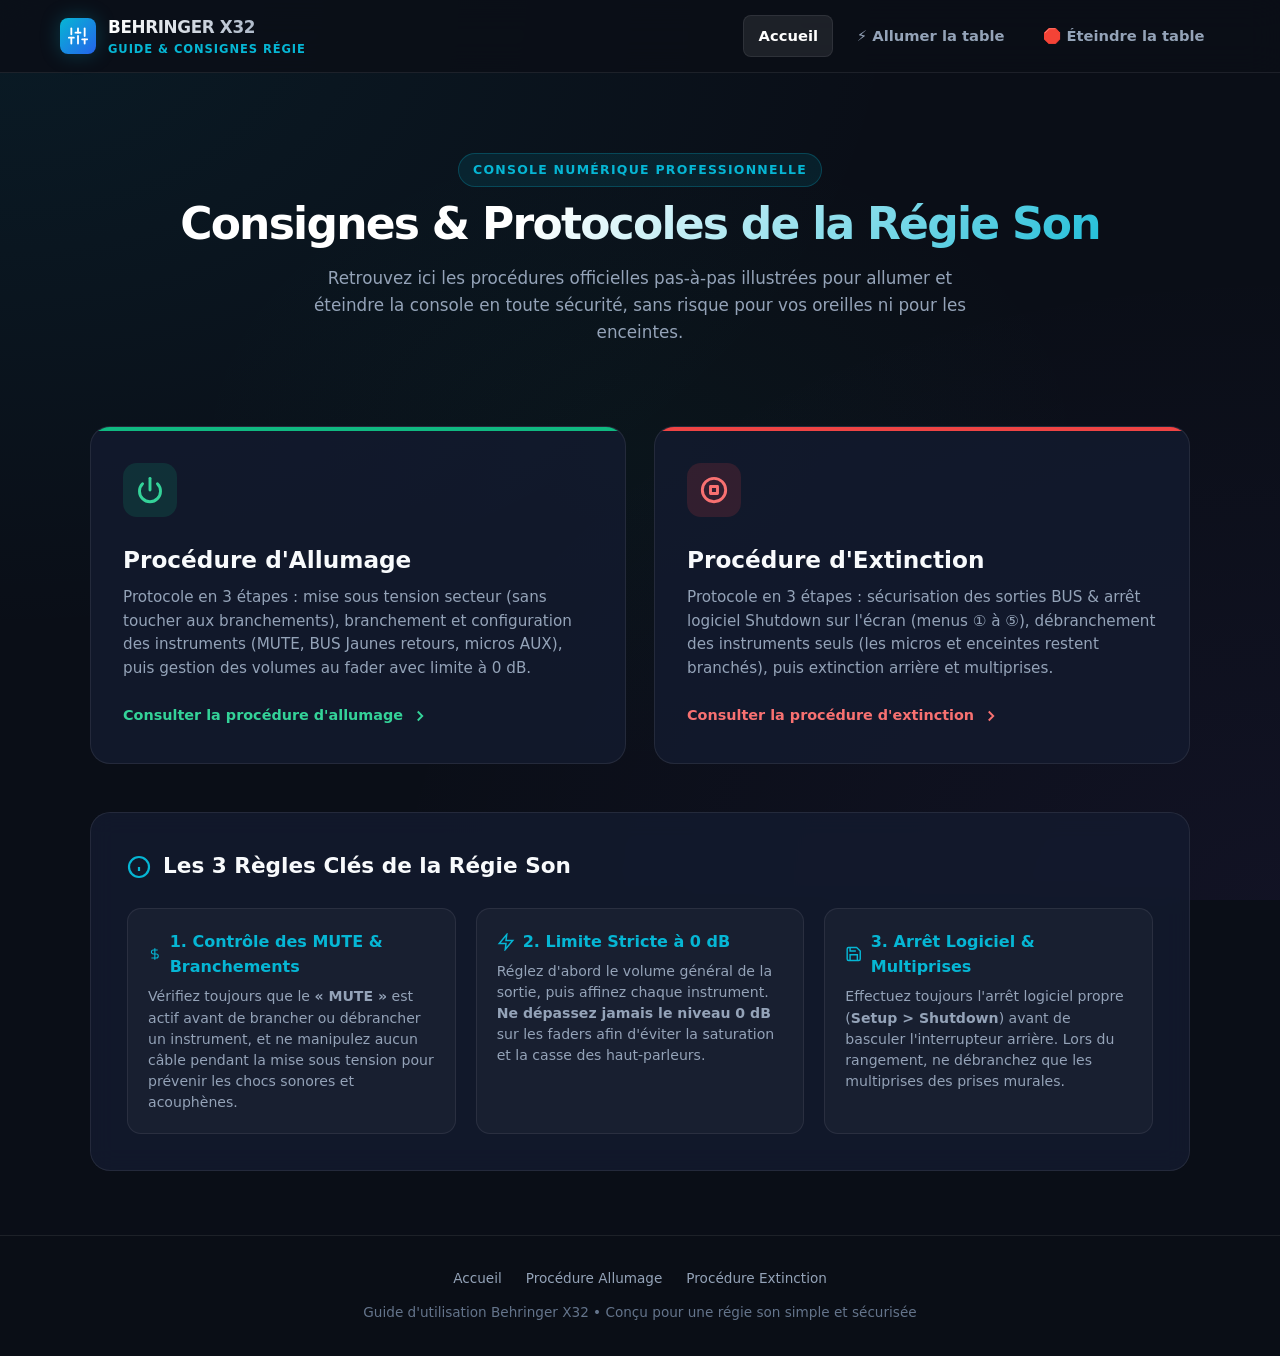
==== index.html @ fb552df8 "first commit" ====
<!DOCTYPE html>
<html lang="fr">
<head>
  <meta charset="UTF-8">
  <meta name="viewport" content="width=device-width, initial-scale=1.0">
  <title>Behringer X32 — Guide & Consignes Opérateur</title>
  <meta name="description" content="Guide d'utilisation et consignes pas-à-pas pour la console de mixage numérique Behringer X32 : procédures d'allumage, d'extinction et règles de sécurité.">
  <link rel="stylesheet" href="css/style.css">
</head>
<body>

  <!-- ==================================================================== -->
  <!-- BARRE DE NAVIGATION                                                  -->
  <!-- ==================================================================== -->
  <nav class="navbar">
    <div class="nav-container">
      <a href="index.html" class="brand">
        <div class="brand-icon">
          <!-- Icône curseur audio / console -->
          <svg width="20" height="20" viewBox="0 0 24 24" fill="none" stroke="currentColor" stroke-width="2.2" stroke-linecap="round" stroke-linejoin="round">
            <line x1="4" y1="21" x2="4" y2="14"></line>
            <line x1="4" y1="10" x2="4" y2="3"></line>
            <line x1="12" y1="21" x2="12" y2="12"></line>
            <line x1="12" y1="8" x2="12" y2="3"></line>
            <line x1="20" y1="21" x2="20" y2="16"></line>
            <line x1="20" y1="12" x2="20" y2="3"></line>
            <line x1="1" y1="14" x2="7" y2="14"></line>
            <line x1="9" y1="8" x2="15" y2="8"></line>
            <line x1="17" y1="16" x2="23" y2="16"></line>
          </svg>
        </div>
        <div class="brand-title">
          <span class="main-name">BEHRINGER X32</span>
          <span class="sub-name">Guide & Consignes Régie</span>
        </div>
      </a>

      <ul class="nav-links">
        <li><a href="index.html" class="nav-link active">Accueil</a></li>
        <li><a href="allumer.html" class="nav-link btn-start">⚡ Allumer la table</a></li>
        <li><a href="eteindre.html" class="nav-link btn-stop">🛑 Éteindre la table</a></li>
      </ul>
    </div>
  </nav>

  <!-- ==================================================================== -->
  <!-- CONTENU PRINCIPAL                                                    -->
  <!-- ==================================================================== -->
  <main class="main-wrapper">
    
    <!-- Hero / Présentation -->
    <section class="home-hero">
      <div class="header-badge">Console Numérique Professionnelle</div>
      <h1>Consignes & Protocoles de la Régie Son</h1>
      <p class="page-description">
        Retrouvez ici les procédures officielles pas-à-pas illustrées pour allumer et éteindre la console en toute sécurité, sans risque pour vos oreilles ni pour les enceintes.
      </p>
    </section>

    <!-- Cartes d'action principales -->
    <section class="home-cards-grid">
      
      <!-- CARTE 1 : PROCÉDURE ALLUMAGE -->
      <a href="allumer.html" class="action-card start">
        <div>
          <div class="action-card-icon">
            <svg width="28" height="28" viewBox="0 0 24 24" fill="none" stroke="currentColor" stroke-width="2.5" stroke-linecap="round" stroke-linejoin="round">
              <path d="M18.36 6.64a9 9 0 1 1-12.73 0"></path>
              <line x1="12" y1="2" x2="12" y2="12"></line>
            </svg>
          </div>
          <h2 class="action-card-title">Procédure d'Allumage</h2>
          <p class="action-card-desc">
            Protocole en 3 étapes : mise sous tension secteur (sans toucher aux branchements), branchement et configuration des instruments (MUTE, BUS Jaunes retours, micros AUX), puis gestion des volumes au fader avec limite à 0 dB.
          </p>
        </div>
        <div class="action-card-footer">
          <span>Consulter la procédure d'allumage</span>
          <svg width="18" height="18" viewBox="0 0 24 24" fill="none" stroke="currentColor" stroke-width="2.5"><polyline points="9 18 15 12 9 6"></polyline></svg>
        </div>
      </a>

      <!-- CARTE 2 : PROCÉDURE EXTINCTION -->
      <a href="eteindre.html" class="action-card stop">
        <div>
          <div class="action-card-icon">
            <svg width="28" height="28" viewBox="0 0 24 24" fill="none" stroke="currentColor" stroke-width="2.5" stroke-linecap="round" stroke-linejoin="round">
              <circle cx="12" cy="12" r="10"></circle>
              <rect x="9" y="9" width="6" height="6"></rect>
            </svg>
          </div>
          <h2 class="action-card-title">Procédure d'Extinction</h2>
          <p class="action-card-desc">
            Protocole en 3 étapes : sécurisation des sorties BUS & arrêt logiciel Shutdown sur l'écran (menus ① à ⑤), débranchement des instruments seuls (les micros et enceintes restent branchés), puis extinction arrière et multiprises.
          </p>
        </div>
        <div class="action-card-footer">
          <span>Consulter la procédure d'extinction</span>
          <svg width="18" height="18" viewBox="0 0 24 24" fill="none" stroke="currentColor" stroke-width="2.5"><polyline points="9 18 15 12 9 6"></polyline></svg>
        </div>
      </a>

    </section>

    <!-- Règles d'or de la sonorisation -->
    <section class="rules-section">
      <div class="rules-header">
        <svg width="24" height="24" viewBox="0 0 24 24" fill="none" stroke="#06b6d4" stroke-width="2.2">
          <circle cx="12" cy="12" r="10"></circle>
          <line x1="12" y1="16" x2="12" y2="12"></line>
          <line x1="12" y1="8" x2="12.01" y2="8"></line>
        </svg>
        <h2>Les 3 Règles Clés de la Régie Son</h2>
      </div>

      <div class="rules-grid">
        <div class="rule-item">
          <h3>
            <svg width="18" height="18" viewBox="0 0 24 24" fill="none" stroke="currentColor" stroke-width="2"><path d="M12 2v20M17 5H9.5a3.5 3.5 0 0 0 0 7h5a3.5 3.5 0 0 1 0 7H6"/></svg>
            1. Contrôle des MUTE &amp; Branchements
          </h3>
          <p>
            Vérifiez toujours que le <strong>« MUTE »</strong> est actif avant de brancher ou débrancher un instrument, et ne manipulez aucun câble pendant la mise sous tension pour prévenir les chocs sonores et acouphènes.
          </p>
        </div>

        <div class="rule-item">
          <h3>
            <svg width="18" height="18" viewBox="0 0 24 24" fill="none" stroke="currentColor" stroke-width="2"><polygon points="13 2 3 14 12 14 11 22 21 10 12 10 13 2"></polygon></svg>
            2. Limite Stricte à 0 dB
          </h3>
          <p>
            Réglez d'abord le volume général de la sortie, puis affinez chaque instrument. <strong>Ne dépassez jamais le niveau 0 dB</strong> sur les faders afin d'éviter la saturation et la casse des haut-parleurs.
          </p>
        </div>

        <div class="rule-item">
          <h3>
            <svg width="18" height="18" viewBox="0 0 24 24" fill="none" stroke="currentColor" stroke-width="2"><path d="M19 21H5a2 2 0 0 1-2-2V5a2 2 0 0 1 2-2h11l5 5v11a2 2 0 0 1-2 2z"></path><polyline points="17 21 17 13 7 13 7 21"></polyline><polyline points="7 3 7 8 15 8"></polyline></svg>
            3. Arrêt Logiciel &amp; Multiprises
          </h3>
          <p>
            Effectuez toujours l'arrêt logiciel propre (<strong>Setup &gt; Shutdown</strong>) avant de basculer l'interrupteur arrière. Lors du rangement, ne débranchez que les multiprises des prises murales.
          </p>
        </div>
      </div>
    </section>

  </main>

  <!-- ==================================================================== -->
  <!-- PIED DE PAGE                                                         -->
  <!-- ==================================================================== -->
  <footer class="footer">
    <div class="footer-links">
      <a href="index.html">Accueil</a>
      <a href="allumer.html">Procédure Allumage</a>
      <a href="eteindre.html">Procédure Extinction</a>
    </div>
    <p>Guide d'utilisation Behringer X32 • Conçu pour une régie son simple et sécurisée</p>
  </footer>

  <script src="js/main.js"></script>
</body>
</html>
---- css/style.css ----
/* ==========================================================================
   STYLE CONSOLE BEHRINGER X32 - THEME PRO AUDIO MODERNE
   ========================================================================== */

:root {
  /* Palette de couleurs "Studio Audio" */
  --bg-main: #0a0e17;
  --bg-surface: #111827;
  --bg-card: rgba(19, 27, 46, 0.85);
  --bg-card-hover: rgba(28, 40, 68, 0.95);
  --bg-glass: rgba(17, 24, 39, 0.75);

  --border-subtle: rgba(255, 255, 255, 0.08);
  --border-active: rgba(6, 182, 212, 0.5);

  /* Couleurs d'accents fonctionnelles */
  --accent-cyan: #06b6d4;      /* Statuts normaux / Défilement */
  --accent-green: #10b981;     /* Validé / Allumage */
  --accent-amber: #f59e0b;     /* Attention / Encart Important */
  --accent-red: #ef4444;       /* Danger / Extinction / Stop */
  --accent-purple: #8b5cf6;    /* Info / Astuce */

  /* Typographie & Textes */
  --text-primary: #f8fafc;
  --text-secondary: #94a3b8;
  --text-muted: #64748b;

  /* Ombres & Lueurs */
  --shadow-sm: 0 2px 8px rgba(0, 0, 0, 0.3);
  --shadow-lg: 0 10px 30px -5px rgba(0, 0, 0, 0.6);
  --glow-cyan: 0 0 20px rgba(6, 182, 212, 0.25);
  --glow-green: 0 0 20px rgba(16, 185, 129, 0.25);
  --glow-amber: 0 0 20px rgba(245, 158, 11, 0.25);
  --glow-red: 0 0 20px rgba(239, 68, 68, 0.25);

  /* Rayons de courbure */
  --radius-sm: 8px;
  --radius-md: 14px;
  --radius-lg: 20px;
  --radius-full: 9999px;

  /* Transitions */
  --transition: all 0.25s cubic-bezier(0.16, 1, 0.3, 1);
}

/* Réinitialisation de base */
*, *::before, *::after {
  box-sizing: border-box;
  margin: 0;
  padding: 0;
}

body {
  font-family: 'Plus Jakarta Sans', system-ui, -apple-system, BlinkMacSystemFont, 'Segoe UI', Roboto, Oxygen, Ubuntu, Cantarell, sans-serif;
  background-color: var(--bg-main);
  background-image: 
    radial-gradient(at 0% 0%, rgba(6, 182, 212, 0.08) 0px, transparent 50%),
    radial-gradient(at 100% 100%, rgba(139, 92, 246, 0.06) 0px, transparent 50%),
    radial-gradient(at 50% 50%, rgba(16, 185, 129, 0.04) 0px, transparent 50%);
  background-attachment: fixed;
  color: var(--text-primary);
  line-height: 1.6;
  min-height: 100vh;
  display: flex;
  flex-direction: column;
  -webkit-font-smoothing: antialiased;
}

/* --------------------------------------------------------------------------
   BARRE DE NAVIGATION SUPÉRIEURE
   -------------------------------------------------------------------------- */
.navbar {
  position: sticky;
  top: 0;
  z-index: 100;
  background: rgba(11, 15, 23, 0.85);
  backdrop-filter: blur(16px);
  -webkit-backdrop-filter: blur(16px);
  border-bottom: 1px solid var(--border-subtle);
  padding: 0.85rem 1.5rem;
}

.nav-container {
  max-width: 1160px;
  margin: 0 auto;
  display: flex;
  align-items: center;
  justify-content: space-between;
  gap: 1rem;
}

.brand {
  display: flex;
  align-items: center;
  gap: 0.75rem;
  text-decoration: none;
  color: var(--text-primary);
  font-weight: 700;
  font-size: 1.15rem;
  letter-spacing: -0.02em;
}

.brand-icon {
  width: 36px;
  height: 36px;
  background: linear-gradient(135deg, var(--accent-cyan), #2563eb);
  border-radius: var(--radius-sm);
  display: flex;
  align-items: center;
  justify-content: center;
  color: #fff;
  box-shadow: var(--glow-cyan);
}

.brand-title {
  display: flex;
  flex-direction: column;
}

.brand-title .main-name {
  font-size: 1.05rem;
  font-weight: 800;
  background: linear-gradient(to right, #ffffff, #94a3b8);
  -webkit-background-clip: text;
  -webkit-text-fill-color: transparent;
}

.brand-title .sub-name {
  font-size: 0.72rem;
  color: var(--accent-cyan);
  font-weight: 600;
  text-transform: uppercase;
  letter-spacing: 0.08em;
}

.nav-links {
  display: flex;
  align-items: center;
  gap: 0.5rem;
  list-style: none;
}

.nav-link {
  text-decoration: none;
  color: var(--text-secondary);
  font-size: 0.92rem;
  font-weight: 600;
  padding: 0.5rem 0.9rem;
  border-radius: var(--radius-sm);
  transition: var(--transition);
  display: flex;
  align-items: center;
  gap: 0.5rem;
  border: 1px solid transparent;
}

.nav-link:hover {
  color: var(--text-primary);
  background: rgba(255, 255, 255, 0.05);
}

.nav-link.active {
  color: #ffffff;
  background: rgba(255, 255, 255, 0.08);
  border-color: var(--border-subtle);
}

.nav-link.btn-start.active {
  border-color: rgba(16, 185, 129, 0.4);
  background: rgba(16, 185, 129, 0.12);
  color: #34d399;
}

.nav-link.btn-stop.active {
  border-color: rgba(239, 68, 68, 0.4);
  background: rgba(239, 68, 68, 0.12);
  color: #f87171;
}

/* --------------------------------------------------------------------------
   CONTENEUR PRINCIPAL
   -------------------------------------------------------------------------- */
.main-wrapper {
  flex: 1;
  max-width: 1140px;
  width: 100%;
  margin: 0 auto;
  padding: 2rem 1.25rem 4rem 1.25rem;
}

/* --------------------------------------------------------------------------
   EN-TÊTE DE PAGE (HEADER HERO)
   -------------------------------------------------------------------------- */
.page-header {
  margin-bottom: 2.5rem;
  text-align: center;
}

.header-badge {
  display: inline-flex;
  align-items: center;
  gap: 0.5rem;
  font-size: 0.78rem;
  font-weight: 700;
  text-transform: uppercase;
  letter-spacing: 0.1em;
  padding: 0.35rem 0.85rem;
  border-radius: var(--radius-full);
  margin-bottom: 0.75rem;
  background: rgba(6, 182, 212, 0.1);
  color: var(--accent-cyan);
  border: 1px solid rgba(6, 182, 212, 0.25);
}

.header-badge.green {
  background: rgba(16, 185, 129, 0.1);
  color: #34d399;
  border-color: rgba(16, 185, 129, 0.25);
}

.header-badge.red {
  background: rgba(239, 68, 68, 0.1);
  color: #f87171;
  border-color: rgba(239, 68, 68, 0.25);
}

.page-title {
  font-size: 2.25rem;
  font-weight: 800;
  letter-spacing: -0.03em;
  margin-bottom: 0.75rem;
  line-height: 1.2;
}

.page-description {
  font-size: 1.05rem;
  color: var(--text-secondary);
  max-width: 680px;
  margin: 0 auto;
}

/* --------------------------------------------------------------------------
   BARRE DE PROGRESSION & CONTRÔLES CHECKLIST
   -------------------------------------------------------------------------- */
.checklist-toolbar {
  background: var(--bg-card);
  border: 1px solid var(--border-subtle);
  border-radius: var(--radius-md);
  padding: 1rem 1.5rem;
  margin-bottom: 2rem;
  display: flex;
  align-items: center;
  justify-content: space-between;
  gap: 1.5rem;
  flex-wrap: wrap;
  box-shadow: var(--shadow-sm);
  backdrop-filter: blur(12px);
}

.progress-info {
  display: flex;
  align-items: center;
  gap: 1rem;
  flex: 1;
  min-width: 260px;
}

.progress-text {
  font-size: 0.9rem;
  font-weight: 700;
  color: var(--text-primary);
  white-space: nowrap;
}

.progress-bar-bg {
  flex: 1;
  height: 8px;
  background: rgba(255, 255, 255, 0.08);
  border-radius: var(--radius-full);
  overflow: hidden;
  position: relative;
}

.progress-bar-fill {
  height: 100%;
  width: 0%;
  background: linear-gradient(90deg, var(--accent-cyan), var(--accent-green));
  border-radius: var(--radius-full);
  transition: width 0.35s ease;
}

.progress-bar-fill.red-theme {
  background: linear-gradient(90deg, var(--accent-amber), var(--accent-red));
}

.toolbar-actions {
  display: flex;
  align-items: center;
  gap: 0.75rem;
}

.btn-action {
  background: rgba(255, 255, 255, 0.06);
  border: 1px solid var(--border-subtle);
  color: var(--text-secondary);
  padding: 0.5rem 0.9rem;
  border-radius: var(--radius-sm);
  font-size: 0.85rem;
  font-weight: 600;
  cursor: pointer;
  display: inline-flex;
  align-items: center;
  gap: 0.4rem;
  transition: var(--transition);
}

.btn-action:hover {
  background: rgba(255, 255, 255, 0.12);
  color: var(--text-primary);
}

/* --------------------------------------------------------------------------
   LISTE DES ÉTAPES (CARTE + PHOTO CÔTE À CÔTE)
   -------------------------------------------------------------------------- */
.steps-container {
  display: flex;
  flex-direction: column;
  gap: 1.75rem;
}

.step-card {
  background: var(--bg-card);
  border: 1px solid var(--border-subtle);
  border-radius: var(--radius-lg);
  padding: 1.5rem;
  box-shadow: var(--shadow-sm);
  backdrop-filter: blur(12px);
  display: grid;
  grid-template-columns: 1fr 340px;
  gap: 1.75rem;
  align-items: center;
  transition: var(--transition);
  position: relative;
}

.step-card:hover {
  border-color: rgba(255, 255, 255, 0.15);
  box-shadow: var(--shadow-lg);
}

.step-card.completed {
  border-color: rgba(16, 185, 129, 0.35);
  background: rgba(16, 185, 129, 0.05);
}

/* Colonne de gauche : Contenu & Consignes */
.step-content {
  display: flex;
  flex-direction: column;
  gap: 0.85rem;
}

.step-header {
  display: flex;
  align-items: center;
  gap: 0.85rem;
}

.step-number {
  width: 38px;
  height: 38px;
  border-radius: var(--radius-full);
  background: rgba(255, 255, 255, 0.06);
  border: 1px solid var(--border-subtle);
  color: var(--text-primary);
  display: flex;
  align-items: center;
  justify-content: center;
  font-weight: 800;
  font-size: 1.05rem;
  flex-shrink: 0;
  transition: var(--transition);
}

.step-card.completed .step-number {
  background: var(--accent-green);
  color: #ffffff;
  border-color: var(--accent-green);
  box-shadow: var(--glow-green);
}

.step-badge {
  font-size: 0.72rem;
  font-weight: 700;
  text-transform: uppercase;
  letter-spacing: 0.06em;
  padding: 0.25rem 0.65rem;
  border-radius: var(--radius-full);
  background: rgba(255, 255, 255, 0.06);
  color: var(--text-secondary);
}

.step-title {
  font-size: 1.25rem;
  font-weight: 700;
  color: var(--text-primary);
  line-height: 1.3;
}

.step-card.completed .step-title {
  color: #34d399;
}

.step-description {
  color: var(--text-secondary);
  font-size: 0.96rem;
  line-height: 1.6;
}

.step-description ul {
  margin: 0.5rem 0 0 1.25rem;
  color: var(--text-secondary);
}

.step-description li {
  margin-bottom: 0.35rem;
}

/* Bouton / Case à cocher de validation */
.step-check-btn {
  margin-top: 0.5rem;
  align-self: flex-start;
  display: inline-flex;
  align-items: center;
  gap: 0.6rem;
  padding: 0.55rem 1rem;
  border-radius: var(--radius-sm);
  background: rgba(255, 255, 255, 0.05);
  border: 1px solid var(--border-subtle);
  color: var(--text-secondary);
  font-size: 0.88rem;
  font-weight: 600;
  cursor: pointer;
  transition: var(--transition);
  user-select: none;
}

.step-check-btn:hover {
  background: rgba(255, 255, 255, 0.1);
  color: var(--text-primary);
}

.step-check-btn.checked {
  background: rgba(16, 185, 129, 0.15);
  border-color: rgba(16, 185, 129, 0.5);
  color: #34d399;
}

.checkbox-custom {
  width: 18px;
  height: 18px;
  border-radius: 4px;
  border: 2px solid var(--text-muted);
  display: flex;
  align-items: center;
  justify-content: center;
  transition: var(--transition);
}

.step-check-btn.checked .checkbox-custom {
  border-color: var(--accent-green);
  background: var(--accent-green);
}

.checkbox-custom svg {
  display: none;
  width: 12px;
  height: 12px;
  stroke: #ffffff;
  stroke-width: 3;
}

.step-check-btn.checked .checkbox-custom svg {
  display: block;
}

/* Colonne de droite : Cadre d'Image / Galerie multi-images (1 à plusieurs photos) */
.step-media,
.step-gallery {
  position: relative;
  width: 100%;
}

.gallery-single,
.step-media {
  position: relative;
  width: 100%;
  height: 210px;
  border-radius: var(--radius-md);
  overflow: hidden;
  border: 1px solid var(--border-subtle);
  background: #0d131f;
  cursor: pointer;
  box-shadow: var(--shadow-sm);
  transition: var(--transition);
}

.gallery-single:hover,
.step-media:hover {
  border-color: var(--border-active);
  transform: translateY(-2px);
}

.gallery-single img,
.step-media img {
  width: 100%;
  height: 100%;
  object-fit: cover;
  display: block;
  transition: transform 0.4s ease;
}

.gallery-single:hover img,
.step-media:hover img {
  transform: scale(1.04);
}

/* Galerie multi-images (>1 photo) */
.gallery-wrapper {
  display: flex;
  flex-direction: column;
  gap: 0.45rem;
}

.gallery-main {
  position: relative;
  width: 100%;
  height: 195px;
  border-radius: var(--radius-md);
  overflow: hidden;
  border: 1px solid var(--border-subtle);
  background: #0d131f;
  cursor: pointer;
  box-shadow: var(--shadow-sm);
  transition: var(--transition);
}

.gallery-main:hover {
  border-color: var(--border-active);
}

.gallery-main-img {
  width: 100%;
  height: 100%;
  object-fit: cover;
  display: block;
  transition: opacity 0.25s ease, transform 0.4s ease;
}

.gallery-main:hover .gallery-main-img {
  transform: scale(1.03);
}

/* Boutons de navigation ‹ et › sur la carte */
.gallery-nav-btn {
  position: absolute;
  top: 50%;
  transform: translateY(-50%);
  width: 32px;
  height: 32px;
  border-radius: var(--radius-full);
  background: rgba(11, 15, 23, 0.78);
  backdrop-filter: blur(8px);
  border: 1px solid rgba(255, 255, 255, 0.25);
  color: #ffffff;
  display: flex;
  align-items: center;
  justify-content: center;
  cursor: pointer;
  z-index: 3;
  transition: var(--transition);
  opacity: 0.85;
}

.gallery-nav-btn:hover {
  opacity: 1;
  background: var(--accent-cyan);
  color: #0b111e;
  border-color: #38bdf8;
  transform: translateY(-50%) scale(1.1);
  box-shadow: var(--glow-cyan);
}

.gallery-nav-btn.prev {
  left: 8px;
}

.gallery-nav-btn.next {
  right: 8px;
}

/* Badge compteur photo */
.gallery-counter-badge {
  position: absolute;
  top: 8px;
  left: 8px;
  background: rgba(0, 0, 0, 0.75);
  backdrop-filter: blur(8px);
  color: #f8fafc;
  font-size: 0.72rem;
  font-weight: 700;
  padding: 0.25rem 0.65rem;
  border-radius: var(--radius-full);
  border: 1px solid rgba(255, 255, 255, 0.15);
  z-index: 3;
  display: flex;
  align-items: center;
  gap: 0.35rem;
  pointer-events: none;
}

.step-media-badge {
  position: absolute;
  bottom: 8px;
  right: 8px;
  background: rgba(0, 0, 0, 0.75);
  backdrop-filter: blur(8px);
  color: #fff;
  font-size: 0.72rem;
  font-weight: 600;
  padding: 0.25rem 0.6rem;
  border-radius: var(--radius-full);
  display: flex;
  align-items: center;
  gap: 0.35rem;
  pointer-events: none;
  border: 1px solid rgba(255, 255, 255, 0.15);
  z-index: 3;
}

/* Légende courte sous l'image active */
.gallery-caption-preview {
  font-size: 0.78rem;
  color: var(--text-secondary);
  line-height: 1.35;
  padding: 0 0.25rem;
  display: -webkit-box;
  -webkit-line-clamp: 2;
  -webkit-box-orient: vertical;
  overflow: hidden;
  min-height: 1.8rem;
}

/* Rangée de vignettes miniatures */
.gallery-thumbs {
  display: flex;
  align-items: center;
  gap: 6px;
  overflow-x: auto;
  padding: 2px 2px 4px 2px;
  scrollbar-width: thin;
}

.gallery-thumb-btn {
  position: relative;
  width: 50px;
  height: 36px;
  border-radius: var(--radius-sm);
  overflow: hidden;
  border: 2px solid rgba(255, 255, 255, 0.12);
  background: #0d131f;
  cursor: pointer;
  opacity: 0.55;
  flex-shrink: 0;
  padding: 0;
  transition: var(--transition);
}

.gallery-thumb-btn:hover {
  opacity: 0.9;
  border-color: rgba(255, 255, 255, 0.35);
}

.gallery-thumb-btn.active {
  opacity: 1;
  border-color: var(--accent-cyan);
  box-shadow: 0 0 10px rgba(6, 182, 212, 0.6);
  transform: translateY(-1px);
}

.gallery-thumb-btn img {
  width: 100%;
  height: 100%;
  object-fit: cover;
  display: block;
}

/* --------------------------------------------------------------------------
   ENCARTS D'INFORMATIONS IMPORTANTES (INTERCALÉS ENTRE LES ÉTAPES)
   -------------------------------------------------------------------------- */
.info-box {
  margin: 0.5rem 0;
  border-radius: var(--radius-md);
  padding: 1.25rem 1.5rem;
  display: flex;
  align-items: flex-start;
  gap: 1.15rem;
  backdrop-filter: blur(12px);
  box-shadow: var(--shadow-sm);
  position: relative;
  overflow: hidden;
}

/* Variante : AVERTISSEMENT / ATTENTION (Jaune/Ambre) */
.info-box.warning {
  background: rgba(245, 158, 11, 0.08);
  border: 1px solid rgba(245, 158, 11, 0.3);
  border-left: 5px solid var(--accent-amber);
}

.info-box.warning .info-icon {
  color: var(--accent-amber);
  background: rgba(245, 158, 11, 0.15);
}

/* Variante : DANGER / CRITIQUE (Rouge) */
.info-box.danger {
  background: rgba(239, 68, 68, 0.08);
  border: 1px solid rgba(239, 68, 68, 0.3);
  border-left: 5px solid var(--accent-red);
}

.info-box.danger .info-icon {
  color: var(--accent-red);
  background: rgba(239, 68, 68, 0.15);
}

/* Variante : ASTUCE / CONSEIL (Cyan / Bleu) */
.info-box.tip {
  background: rgba(6, 182, 212, 0.08);
  border: 1px solid rgba(6, 182, 212, 0.3);
  border-left: 5px solid var(--accent-cyan);
}

.info-box.tip .info-icon {
  color: var(--accent-cyan);
  background: rgba(6, 182, 212, 0.15);
}

.info-icon {
  width: 40px;
  height: 40px;
  border-radius: var(--radius-sm);
  display: flex;
  align-items: center;
  justify-content: center;
  flex-shrink: 0;
}

.info-content {
  flex: 1;
}

.info-title {
  font-size: 1rem;
  font-weight: 700;
  margin-bottom: 0.3rem;
  display: flex;
  align-items: center;
  gap: 0.5rem;
}

.info-box.warning .info-title { color: #fbbf24; }
.info-box.danger .info-title { color: #f87171; }
.info-box.tip .info-title { color: #38bdf8; }

.info-desc {
  font-size: 0.92rem;
  color: #cbd5e1;
  line-height: 1.55;
}

/* --------------------------------------------------------------------------
   PAGE D'ACCUEIL : CARTES D'ACCÈS RAPIDE & RÈGLES
   -------------------------------------------------------------------------- */
.home-hero {
  text-align: center;
  padding: 3rem 1rem 2rem 1rem;
}

.home-hero h1 {
  font-size: 2.75rem;
  font-weight: 900;
  letter-spacing: -0.04em;
  line-height: 1.15;
  margin-bottom: 1rem;
  background: linear-gradient(135deg, #ffffff 40%, var(--accent-cyan) 100%);
  -webkit-background-clip: text;
  -webkit-text-fill-color: transparent;
}

.home-cards-grid {
  display: grid;
  grid-template-columns: repeat(auto-fit, minmax(320px, 1fr));
  gap: 1.75rem;
  margin: 3rem 0;
}

.action-card {
  background: var(--bg-card);
  border: 1px solid var(--border-subtle);
  border-radius: var(--radius-lg);
  padding: 2.25rem 2rem;
  text-decoration: none;
  color: var(--text-primary);
  display: flex;
  flex-direction: column;
  justify-content: space-between;
  transition: var(--transition);
  position: relative;
  overflow: hidden;
}

.action-card::before {
  content: '';
  position: absolute;
  top: 0;
  left: 0;
  right: 0;
  height: 4px;
  background: transparent;
  transition: var(--transition);
}

.action-card.start:hover {
  border-color: rgba(16, 185, 129, 0.4);
  transform: translateY(-4px);
  box-shadow: var(--glow-green);
}
.action-card.start::before { background: var(--accent-green); }

.action-card.stop:hover {
  border-color: rgba(239, 68, 68, 0.4);
  transform: translateY(-4px);
  box-shadow: var(--glow-red);
}
.action-card.stop::before { background: var(--accent-red); }

.action-card-icon {
  width: 54px;
  height: 54px;
  border-radius: var(--radius-md);
  display: flex;
  align-items: center;
  justify-content: center;
  margin-bottom: 1.5rem;
}

.action-card.start .action-card-icon {
  background: rgba(16, 185, 129, 0.15);
  color: #34d399;
}

.action-card.stop .action-card-icon {
  background: rgba(239, 68, 68, 0.15);
  color: #f87171;
}

.action-card-title {
  font-size: 1.45rem;
  font-weight: 800;
  margin-bottom: 0.5rem;
}

.action-card-desc {
  color: var(--text-secondary);
  font-size: 0.95rem;
  line-height: 1.55;
  margin-bottom: 1.5rem;
}

.action-card-footer {
  display: flex;
  align-items: center;
  gap: 0.5rem;
  font-size: 0.9rem;
  font-weight: 700;
}

.action-card.start .action-card-footer { color: #34d399; }
.action-card.stop .action-card-footer { color: #f87171; }

/* Section Règles d'or */
.rules-section {
  background: var(--bg-card);
  border: 1px solid var(--border-subtle);
  border-radius: var(--radius-lg);
  padding: 2.25rem;
  margin-top: 3rem;
  backdrop-filter: blur(12px);
}

.rules-header {
  display: flex;
  align-items: center;
  gap: 0.75rem;
  margin-bottom: 1.5rem;
}

.rules-header h2 {
  font-size: 1.35rem;
  font-weight: 800;
}

.rules-grid {
  display: grid;
  grid-template-columns: repeat(auto-fit, minmax(280px, 1fr));
  gap: 1.25rem;
}

.rule-item {
  background: rgba(255, 255, 255, 0.03);
  border: 1px solid var(--border-subtle);
  border-radius: var(--radius-md);
  padding: 1.25rem;
}

.rule-item h3 {
  font-size: 1rem;
  font-weight: 700;
  color: var(--accent-cyan);
  margin-bottom: 0.4rem;
  display: flex;
  align-items: center;
  gap: 0.5rem;
}

.rule-item p {
  color: var(--text-secondary);
  font-size: 0.88rem;
  line-height: 1.5;
}

/* --------------------------------------------------------------------------
   MODALE ZOOM IMAGE (LIGHTBOX MULTI-PHOTOS)
   -------------------------------------------------------------------------- */
.lightbox-modal {
  position: fixed;
  top: 0;
  left: 0;
  width: 100vw;
  height: 100vh;
  background: rgba(0, 0, 0, 0.92);
  backdrop-filter: blur(14px);
  -webkit-backdrop-filter: blur(14px);
  z-index: 999;
  display: none;
  align-items: center;
  justify-content: center;
  padding: 1.5rem;
  opacity: 0;
  transition: opacity 0.25s ease;
}

.lightbox-modal.active {
  display: flex;
  opacity: 1;
}

.lightbox-content {
  position: relative;
  max-width: 92vw;
  max-height: 90vh;
  display: flex;
  flex-direction: column;
  align-items: center;
}

.lightbox-image-wrap {
  position: relative;
  display: flex;
  align-items: center;
  justify-content: center;
  width: min(86vw, 1100px);
  max-height: 74vh;
  min-height: 180px;
}

.lightbox-content img {
  display: block;
  width: auto;
  height: auto;
  max-width: 100%;
  max-height: 74vh;
  border-radius: var(--radius-md);
  box-shadow: 0 20px 50px rgba(0, 0, 0, 0.8);
  border: 1px solid rgba(255, 255, 255, 0.2);
  object-fit: contain;
  transition: opacity 0.2s ease;
}

/* Boutons de navigation grand format dans la modale */
.lightbox-nav-btn {
  position: absolute;
  top: 50%;
  transform: translateY(-50%);
  width: 46px;
  height: 46px;
  border-radius: var(--radius-full);
  background: rgba(17, 24, 39, 0.85);
  backdrop-filter: blur(8px);
  border: 1px solid rgba(255, 255, 255, 0.25);
  color: #ffffff;
  display: flex;
  align-items: center;
  justify-content: center;
  cursor: pointer;
  z-index: 10;
  transition: var(--transition);
}

.lightbox-nav-btn:hover {
  background: var(--accent-cyan);
  color: #0b111e;
  border-color: #38bdf8;
  transform: translateY(-50%) scale(1.1);
  box-shadow: var(--glow-cyan);
}

.lightbox-nav-btn.prev {
  left: -24px;
}

.lightbox-nav-btn.next {
  right: -24px;
}

.lightbox-footer {
  margin-top: 1rem;
  display: flex;
  flex-direction: column;
  align-items: center;
  gap: 0.35rem;
  text-align: center;
  max-width: 800px;
}

.lightbox-counter {
  font-size: 0.8rem;
  font-weight: 700;
  color: var(--accent-cyan);
  text-transform: uppercase;
  letter-spacing: 0.08em;
}

.lightbox-caption {
  color: var(--text-primary);
  font-size: 1rem;
  font-weight: 600;
  line-height: 1.4;
}

.lightbox-close {
  position: absolute;
  top: -46px;
  right: 0;
  background: rgba(255, 255, 255, 0.15);
  border: 1px solid rgba(255, 255, 255, 0.2);
  color: #fff;
  width: 40px;
  height: 40px;
  border-radius: var(--radius-full);
  display: flex;
  align-items: center;
  justify-content: center;
  cursor: pointer;
  font-size: 1.5rem;
  transition: var(--transition);
}

.lightbox-close:hover {
  background: var(--accent-red);
  border-color: #f87171;
  transform: scale(1.1);
}

/* --------------------------------------------------------------------------
   PIED DE PAGE (FOOTER)
   -------------------------------------------------------------------------- */
.footer {
  border-top: 1px solid var(--border-subtle);
  background: rgba(11, 15, 23, 0.9);
  padding: 2rem 1.5rem;
  margin-top: auto;
  text-align: center;
  color: var(--text-muted);
  font-size: 0.85rem;
}

.footer-links {
  display: flex;
  justify-content: center;
  gap: 1.5rem;
  margin-bottom: 0.75rem;
}

.footer-links a {
  color: var(--text-secondary);
  text-decoration: none;
  transition: var(--transition);
}

.footer-links a:hover {
  color: var(--text-primary);
}

/* --------------------------------------------------------------------------
   RESPONSIVE DESIGN (TABLETTES & SMARTPHONES)
   -------------------------------------------------------------------------- */
@media (max-width: 860px) {
  .step-card {
    grid-template-columns: 1fr;
    gap: 1.25rem;
  }

  .step-media,
  .step-gallery {
    order: 2;
  }

  .gallery-single,
  .step-media {
    height: 220px;
  }

  .gallery-main {
    height: 220px;
  }

  .lightbox-nav-btn.prev {
    left: 8px;
  }

  .lightbox-nav-btn.next {
    right: 8px;
  }

  .page-title {
    font-size: 1.85rem;
  }

  .home-hero h1 {
    font-size: 2.1rem;
  }
}

@media (max-width: 600px) {
  .nav-container {
    flex-direction: column;
    align-items: flex-start;
  }

  .nav-links {
    width: 100%;
    justify-content: space-between;
    overflow-x: auto;
    padding-top: 0.5rem;
  }

  .checklist-toolbar {
    flex-direction: column;
    align-items: stretch;
  }

  .toolbar-actions {
    justify-content: space-between;
  }

  .gallery-thumb-btn {
    width: 44px;
    height: 32px;
  }
}

/* --------------------------------------------------------------------------
   OPTIMISATION POUR L'IMPRESSION (FICHE PAPIER / AFFICHAGE CONSOLE)
   -------------------------------------------------------------------------- */
@media print {
  body {
    background: #ffffff !important;
    color: #111827 !important;
  }

  .navbar, .checklist-toolbar, .btn-action, .step-check-btn, .footer,
  .step-media-badge, .gallery-nav-btn, .gallery-counter-badge, .gallery-thumbs {
    display: none !important;
  }

  .main-wrapper {
    max-width: 100% !important;
    padding: 0 !important;
  }

  .step-card {
    background: #ffffff !important;
    border: 1px solid #d1d5db !important;
    page-break-inside: avoid;
    box-shadow: none !important;
    color: #111827 !important;
    margin-bottom: 1.5rem;
    grid-template-columns: 1fr 280px !important;
  }

  .step-title, .step-description, .info-desc, .gallery-caption-preview {
    color: #111827 !important;
  }

  .step-number {
    background: #e5e7eb !important;
    color: #111827 !important;
    border: 1px solid #9ca3af !important;
  }

  .info-box {
    border: 1px solid #9ca3af !important;
    background: #f9fafb !important;
    page-break-inside: avoid;
  }

  .step-media,
  .step-gallery,
  .gallery-single,
  .gallery-main {
    border: 1px solid #d1d5db !important;
    height: auto !important;
    max-height: 180px !important;
  }

  .step-media img,
  .gallery-single img,
  .gallery-main-img {
    max-height: 170px !important;
    width: auto !important;
    object-fit: contain !important;
  }
}
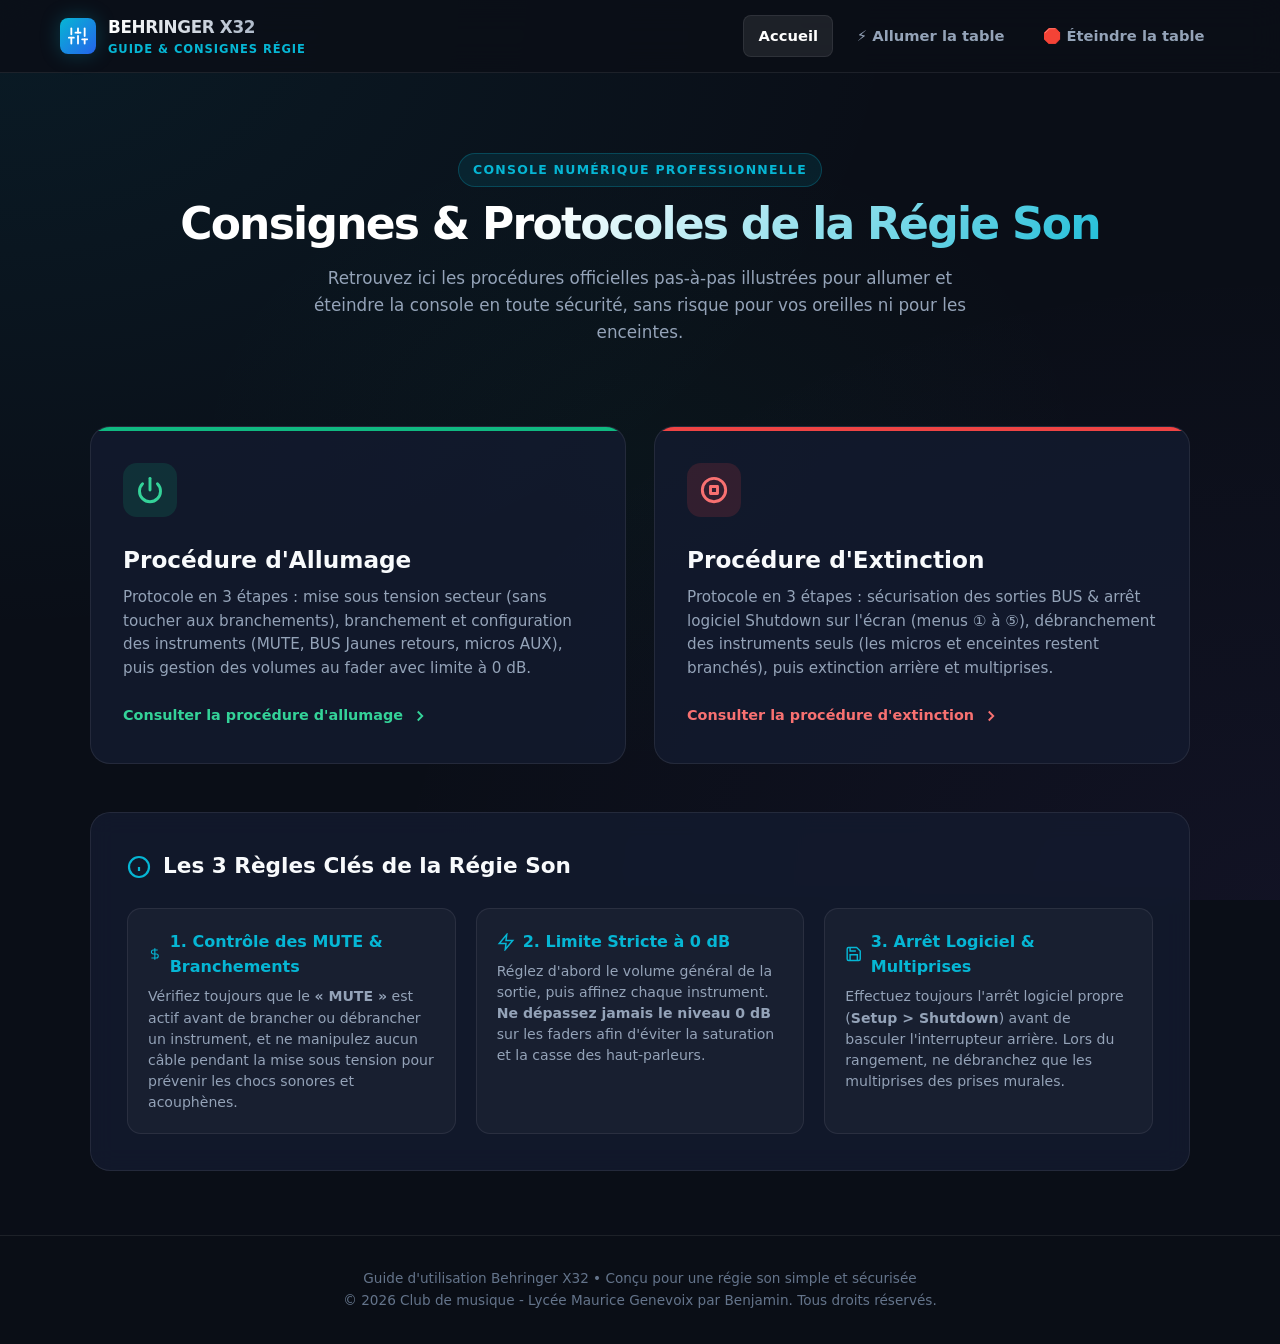
==== commit 6708d10e: "midot downloade, modif files PDF, ajoute icone d'onglet" ====
--- a/index.html
+++ b/index.html
@@ -5,6 +5,7 @@
   <meta name="viewport" content="width=device-width, initial-scale=1.0">
   <title>Behringer X32 — Guide & Consignes Opérateur</title>
   <meta name="description" content="Guide d'utilisation et consignes pas-à-pas pour la console de mixage numérique Behringer X32 : procédures d'allumage, d'extinction et règles de sécurité.">
+  <link rel="icon" type="image/svg+xml" href="images/favicon.svg">
   <link rel="stylesheet" href="css/style.css">
 </head>
 <body>
@@ -152,12 +153,8 @@
   <!-- PIED DE PAGE                                                         -->
   <!-- ==================================================================== -->
   <footer class="footer">
-    <div class="footer-links">
-      <a href="index.html">Accueil</a>
-      <a href="allumer.html">Procédure Allumage</a>
-      <a href="eteindre.html">Procédure Extinction</a>
-    </div>
     <p>Guide d'utilisation Behringer X32 • Conçu pour une régie son simple et sécurisée</p>
+    <p>&copy; 2026 Club de musique - Lycée Maurice Genevoix par Benjamin. Tous droits réservés.</p>
   </footer>
 
   <script src="js/main.js"></script>
